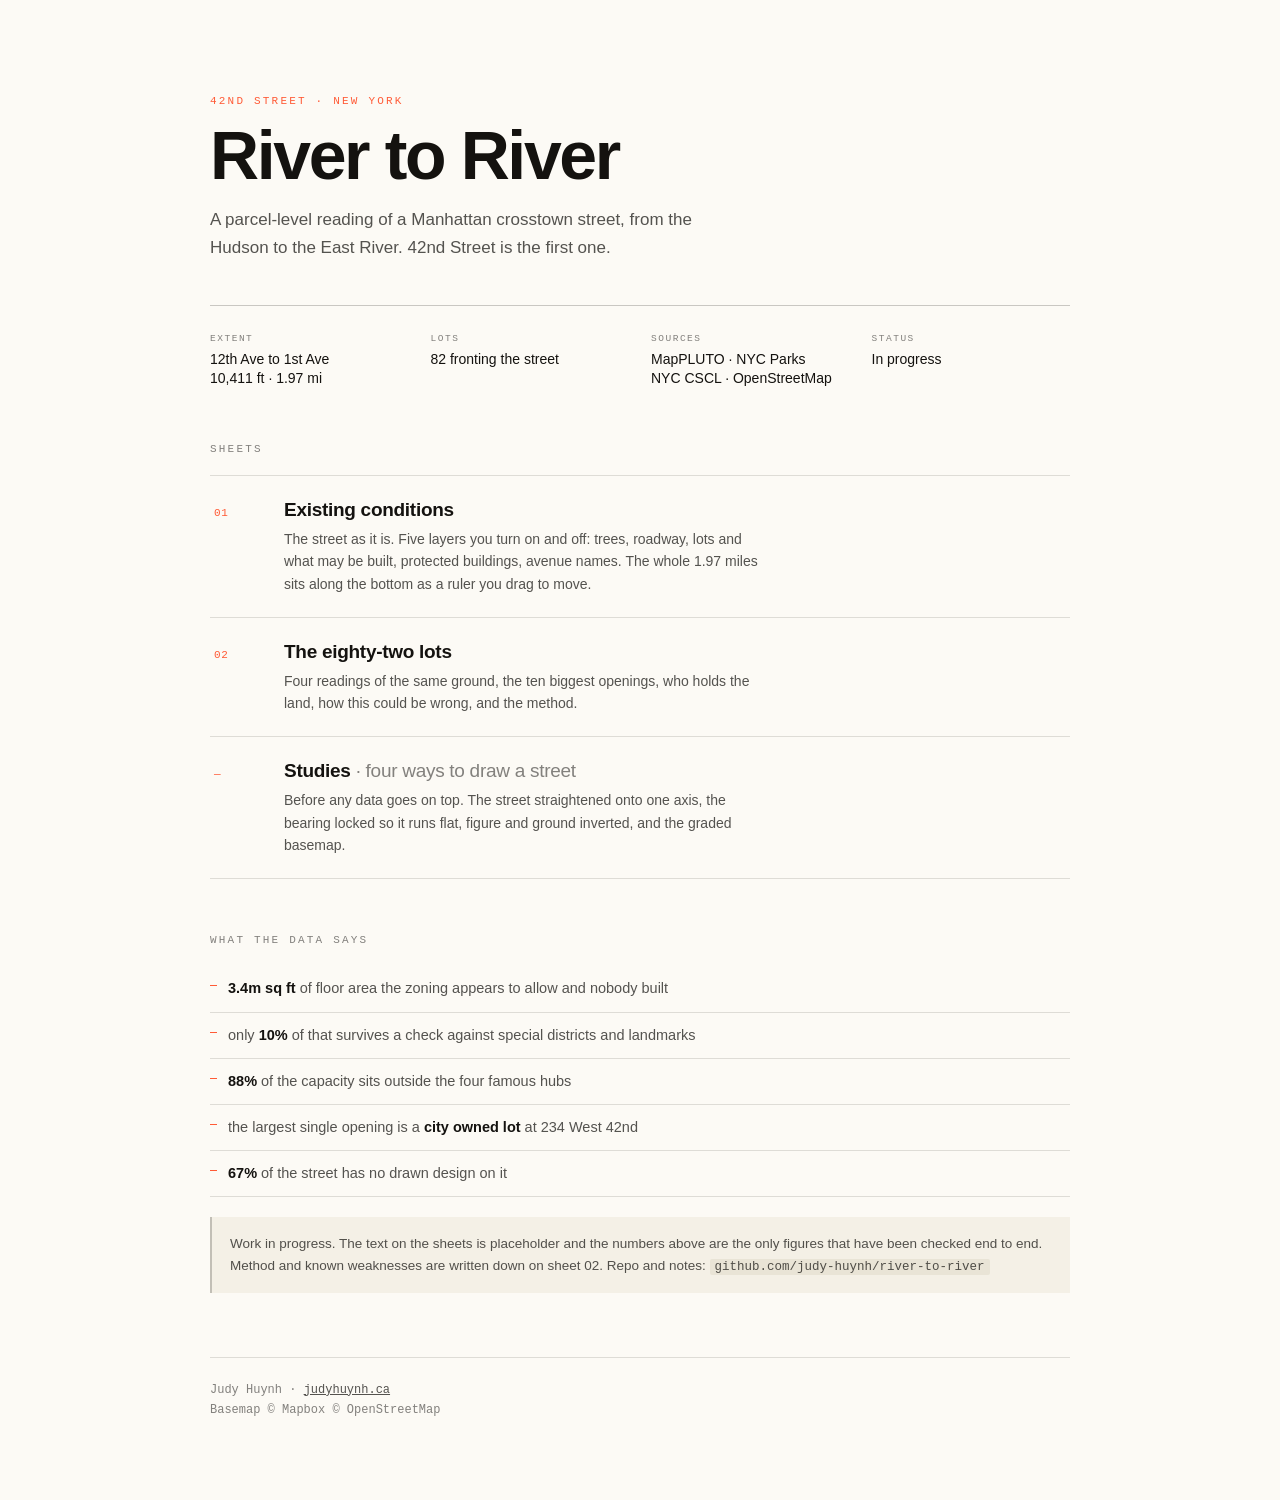
==== index.html @ 862b628b "Add a contents page at the root so the sheets are reachable when published" ====
<!doctype html>
<html lang="en">
<head>
<meta charset="utf-8">
<meta name="viewport" content="width=device-width,initial-scale=1">
<title>River to River</title>
<meta name="description" content="A parcel-level reading of a Manhattan crosstown street, river to river. 42nd Street is the first one.">
<style>
:root{
  --paper:#FCFAF5; --paper-2:#F4F0E6; --paper-3:#E9E4D6;
  --ink:#14120F; --ink-70:rgba(20,18,15,.72); --ink-50:rgba(20,18,15,.52);
  --hair:rgba(20,18,15,.13); --hair-2:rgba(20,18,15,.22);
  --alarm:#FF5A36; --leaf:#2E9E4F;
  --sans:"Helvetica Neue",Inter,Arial,sans-serif;
  --mono:ui-monospace,"SF Mono",SFMono-Regular,Menlo,monospace;
}
*{box-sizing:border-box}
html,body{margin:0}
body{background:var(--paper);color:var(--ink);font:400 15px/1.6 var(--sans);
  -webkit-font-smoothing:antialiased;padding:0 16px}
.wrap{max-width:860px;margin:0 auto;padding:clamp(48px,9vw,96px) 0 80px}

.kicker{font:500 11px/1 var(--mono);letter-spacing:.2em;text-transform:uppercase;color:var(--alarm)}
h1{font:600 clamp(40px,8vw,68px)/1.02 var(--sans);letter-spacing:-.035em;margin:14px 0 0}
.sub{font-size:17px;color:var(--ink-70);max-width:52ch;margin:16px 0 0}

.rule{height:1px;background:var(--hair-2);margin:44px 0 0}

.meta{display:grid;grid-template-columns:repeat(auto-fit,minmax(150px,1fr));gap:22px;margin-top:28px}
.meta dt{font:500 9.5px/1 var(--mono);letter-spacing:.16em;text-transform:uppercase;color:var(--ink-50)}
.meta dd{margin:7px 0 0;font:500 14px/1.35 var(--sans)}

h2{font:500 11px/1 var(--mono);letter-spacing:.2em;text-transform:uppercase;color:var(--ink-50);
  margin:56px 0 0}

.sheets{list-style:none;padding:0;margin:20px 0 0;border-top:1px solid var(--hair)}
.sheets li{border-bottom:1px solid var(--hair)}
.sheets a{display:grid;grid-template-columns:52px 1fr;gap:18px;align-items:baseline;
  padding:22px 4px;text-decoration:none;color:inherit;transition:background .12s}
.sheets a:hover,.sheets a:focus-visible{background:var(--paper-2);outline:none}
.no{font:500 11px/1.4 var(--mono);color:var(--alarm);letter-spacing:.06em}
.name{font:600 19px/1.25 var(--sans);letter-spacing:-.015em}
.name span{color:var(--ink-50);font-weight:400}
.desc{margin:6px 0 0;font-size:14px;color:var(--ink-70);max-width:62ch}

.findings{list-style:none;padding:0;margin:20px 0 0}
.findings li{padding:11px 0 11px 18px;border-bottom:1px solid var(--hair);position:relative;
  font-size:14.5px;color:var(--ink-70)}
.findings li::before{content:"";position:absolute;left:0;top:19px;width:7px;height:1px;background:var(--alarm)}
.findings b{color:var(--ink);font-weight:600}

.note{margin-top:20px;padding:16px 18px;background:var(--paper-2);
  border-left:2px solid var(--hair-2);font-size:13.5px;color:var(--ink-70)}
.note code{font:400 12.5px var(--mono);background:var(--paper-3);padding:1px 5px;border-radius:2px}

footer{margin-top:64px;padding-top:22px;border-top:1px solid var(--hair);
  font:400 12px/1.7 var(--mono);color:var(--ink-50)}
footer a{color:var(--ink-70)}

@media (max-width:560px){
  .sheets a{grid-template-columns:1fr;gap:6px}
  .no{letter-spacing:.14em}
}
</style>
</head>
<body>
<div class="wrap">

  <header>
    <div class="kicker">42nd Street &middot; New York</div>
    <h1>River to River</h1>
    <p class="sub">A parcel-level reading of a Manhattan crosstown street, from the Hudson to the
      East River. 42nd Street is the first one.</p>

    <div class="rule"></div>
    <dl class="meta">
      <div><dt>Extent</dt><dd>12th Ave to 1st Ave<br>10,411 ft &middot; 1.97 mi</dd></div>
      <div><dt>Lots</dt><dd>82 fronting the street</dd></div>
      <div><dt>Sources</dt><dd>MapPLUTO &middot; NYC Parks<br>NYC CSCL &middot; OpenStreetMap</dd></div>
      <div><dt>Status</dt><dd>In progress</dd></div>
    </dl>
  </header>

  <h2>Sheets</h2>
  <ul class="sheets">
    <li><a href="plan/">
      <div class="no">01</div>
      <div>
        <div class="name">Existing conditions</div>
        <p class="desc">The street as it is. Five layers you turn on and off: trees, roadway, lots
          and what may be built, protected buildings, avenue names. The whole 1.97 miles sits along
          the bottom as a ruler you drag to move.</p>
      </div></a></li>
    <li><a href="analysis/">
      <div class="no">02</div>
      <div>
        <div class="name">The eighty-two lots</div>
        <p class="desc">Four readings of the same ground, the ten biggest openings, who holds the
          land, how this could be wrong, and the method.</p>
      </div></a></li>
    <li><a href="studies/A-unrolled.html">
      <div class="no">&mdash;</div>
      <div>
        <div class="name">Studies <span>&middot; four ways to draw a street</span></div>
        <p class="desc">Before any data goes on top. The street straightened onto one axis, the
          bearing locked so it runs flat, figure and ground inverted, and the graded basemap.</p>
      </div></a></li>
  </ul>

  <h2>What the data says</h2>
  <ul class="findings">
    <li><b>3.4m sq ft</b> of floor area the zoning appears to allow and nobody built</li>
    <li>only <b>10%</b> of that survives a check against special districts and landmarks</li>
    <li><b>88%</b> of the capacity sits outside the four famous hubs</li>
    <li>the largest single opening is a <b>city owned lot</b> at 234 West 42nd</li>
    <li><b>67%</b> of the street has no drawn design on it</li>
  </ul>

  <div class="note">
    Work in progress. The text on the sheets is placeholder and the numbers above are the only
    figures that have been checked end to end. Method and known weaknesses are written down on
    sheet 02. Repo and notes: <code>github.com/judy-huynh/river-to-river</code>
  </div>

  <footer>
    Judy Huynh &middot; <a href="https://judyhuynh.ca">judyhuynh.ca</a><br>
    Basemap &copy; Mapbox &copy; OpenStreetMap
  </footer>

</div>
</body>
</html>
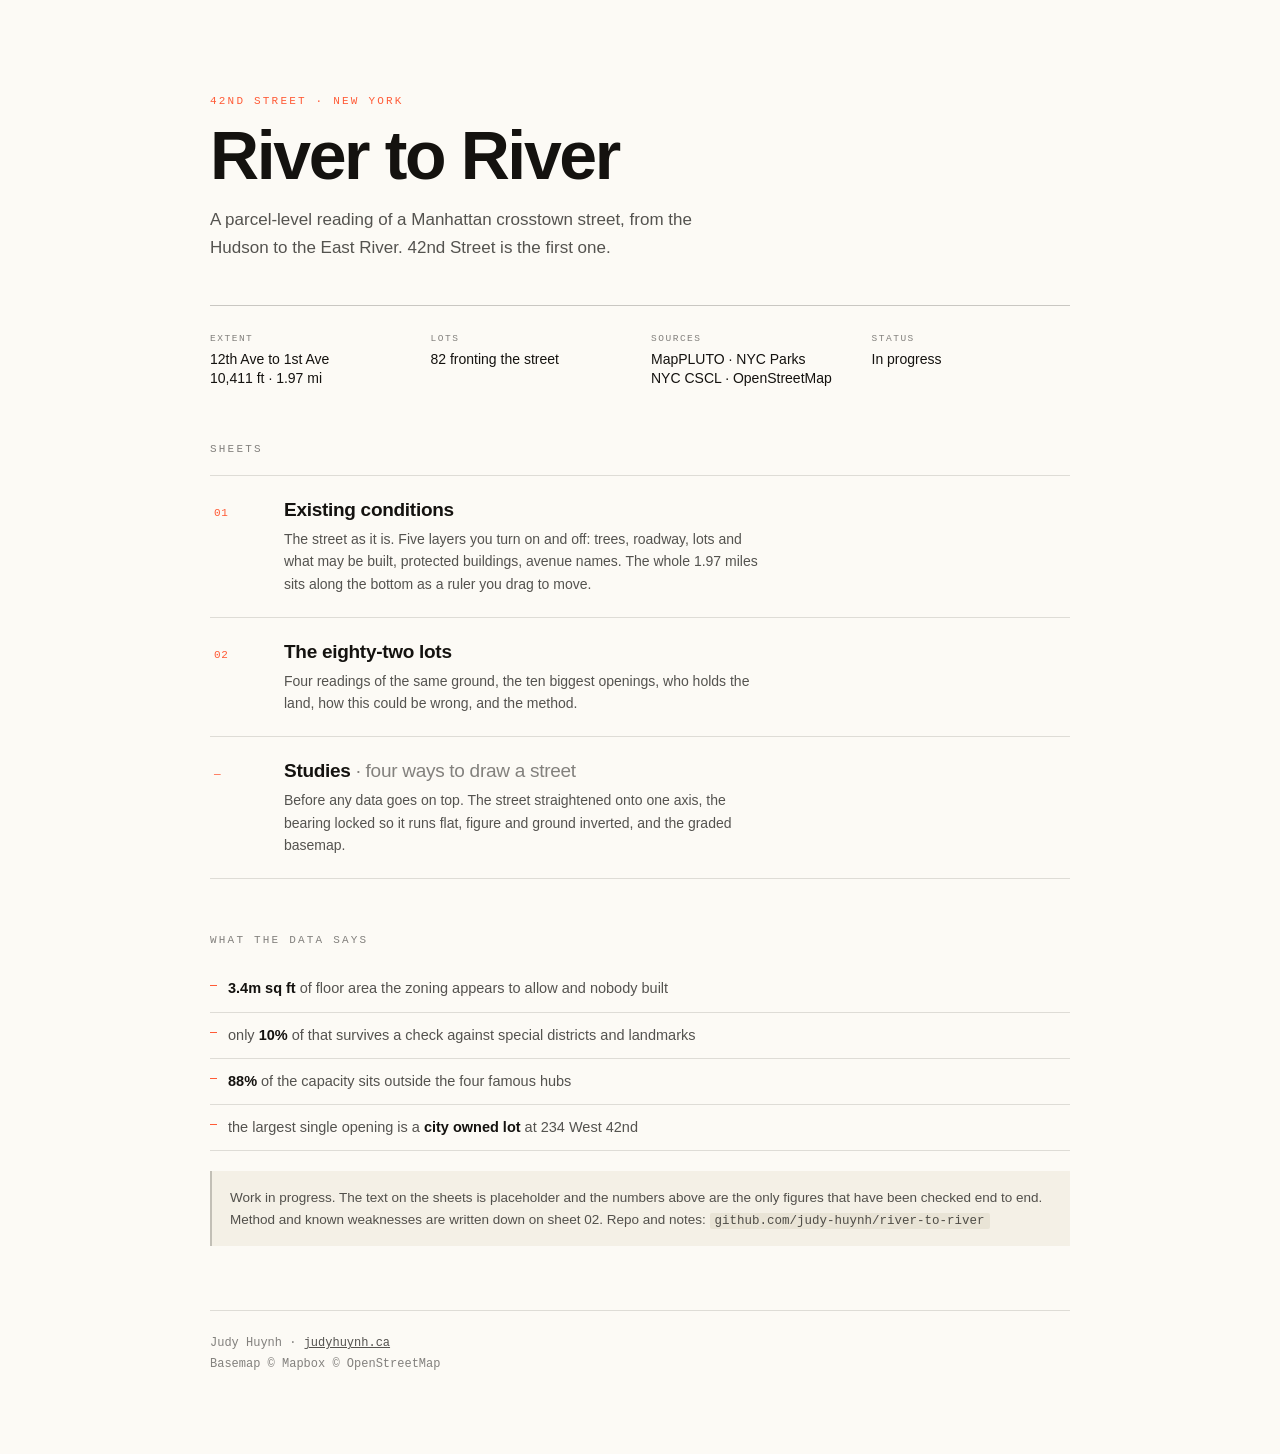
==== commit 49a2c001: "Phase 0: make the live site safe to send Audit findings wf_d32ff8e6-a66, plus the decisions Judy loc" ====
--- a/index.html
+++ b/index.html
@@ -113,7 +113,6 @@
     <li>only <b>10%</b> of that survives a check against special districts and landmarks</li>
     <li><b>88%</b> of the capacity sits outside the four famous hubs</li>
     <li>the largest single opening is a <b>city owned lot</b> at 234 West 42nd</li>
-    <li><b>67%</b> of the street has no drawn design on it</li>
   </ul>
 
   <div class="note">
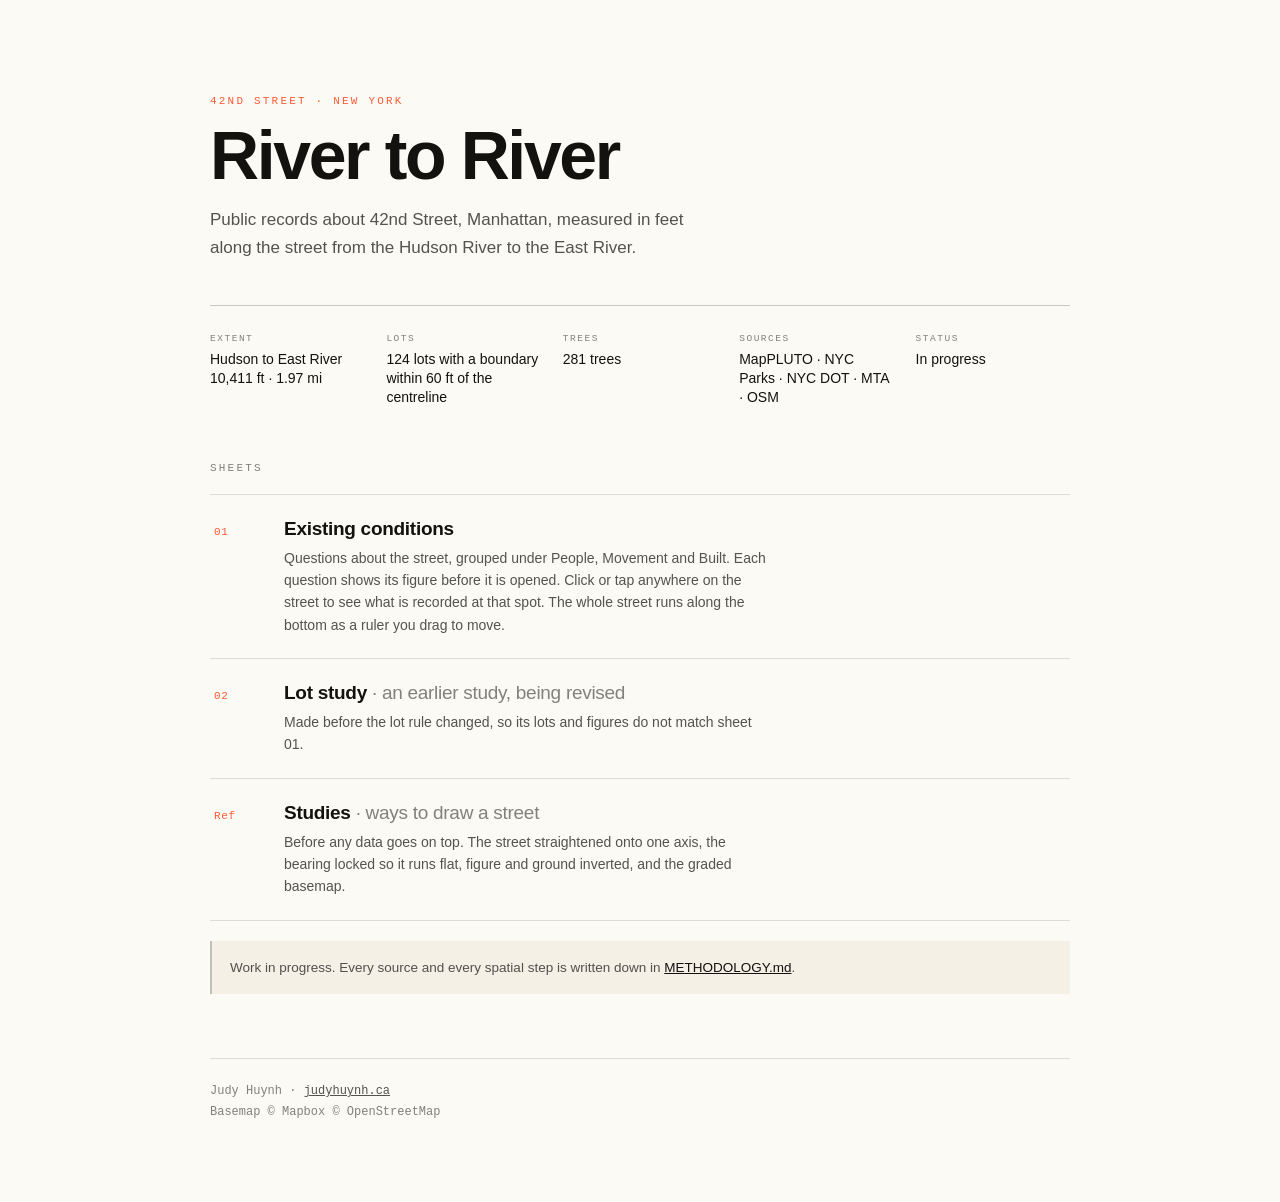
==== commit 37611b96: "JFTW-58: Print sheet holds up when the map fails to load, and the landing page reads its figures fro" ====
--- a/index.html
+++ b/index.html
@@ -4,7 +4,7 @@
 <meta charset="utf-8">
 <meta name="viewport" content="width=device-width,initial-scale=1">
 <title>River to River</title>
-<meta name="description" content="A parcel-level reading of a Manhattan crosstown street, river to river. 42nd Street is the first one.">
+<meta name="description" content="Public records about 42nd Street, Manhattan, measured in feet along the street from the Hudson River to the East River.">
 <style>
 :root{
   --paper:#FCFAF5; --paper-2:#F4F0E6; --paper-3:#E9E4D6;
@@ -43,15 +43,9 @@
 .name span{color:var(--ink-50);font-weight:400}
 .desc{margin:6px 0 0;font-size:14px;color:var(--ink-70);max-width:62ch}
 
-.findings{list-style:none;padding:0;margin:20px 0 0}
-.findings li{padding:11px 0 11px 18px;border-bottom:1px solid var(--hair);position:relative;
-  font-size:14.5px;color:var(--ink-70)}
-.findings li::before{content:"";position:absolute;left:0;top:19px;width:7px;height:1px;background:var(--alarm)}
-.findings b{color:var(--ink);font-weight:600}
-
 .note{margin-top:20px;padding:16px 18px;background:var(--paper-2);
   border-left:2px solid var(--hair-2);font-size:13.5px;color:var(--ink-70)}
-.note code{font:400 12.5px var(--mono);background:var(--paper-3);padding:1px 5px;border-radius:2px}
+.note a{color:var(--ink)}
 
 footer{margin-top:64px;padding-top:22px;border-top:1px solid var(--hair);
   font:400 12px/1.7 var(--mono);color:var(--ink-50)}
@@ -69,14 +63,16 @@
   <header>
     <div class="kicker">42nd Street &middot; New York</div>
     <h1>River to River</h1>
-    <p class="sub">A parcel-level reading of a Manhattan crosstown street, from the Hudson to the
-      East River. 42nd Street is the first one.</p>
+    <p class="sub">Public records about 42nd Street, Manhattan, measured in feet along the street from
+      the Hudson River to the East River.</p>
 
     <div class="rule"></div>
     <dl class="meta">
-      <div><dt>Extent</dt><dd>12th Ave to 1st Ave<br>10,411 ft &middot; 1.97 mi</dd></div>
-      <div><dt>Lots</dt><dd>82 fronting the street</dd></div>
-      <div><dt>Sources</dt><dd>MapPLUTO &middot; NYC Parks<br>NYC CSCL &middot; OpenStreetMap</dd></div>
+      <!-- every figure here is filled from plan/data.js by the script at the foot, the same file the sheet reads -->
+      <div><dt>Extent</dt><dd>Hudson to East River<br><span id="metaExtent"></span></dd></div>
+      <div><dt>Lots</dt><dd id="metaLots"></dd></div>
+      <div><dt>Trees</dt><dd id="metaTrees"></dd></div>
+      <div><dt>Sources</dt><dd>MapPLUTO &middot; NYC Parks &middot; NYC DOT &middot; MTA &middot; OSM</dd></div>
       <div><dt>Status</dt><dd>In progress</dd></div>
     </dl>
   </header>
@@ -87,38 +83,30 @@
       <div class="no">01</div>
       <div>
         <div class="name">Existing conditions</div>
-        <p class="desc">The street as it is. Five layers you turn on and off: trees, roadway, lots
-          and what may be built, protected buildings, avenue names. The whole 1.97 miles sits along
-          the bottom as a ruler you drag to move.</p>
+        <p class="desc">Questions about the street, grouped under People, Movement and Built. Each
+          question shows its figure before it is opened. Click or tap anywhere on the street to see
+          what is recorded at that spot. The whole street runs along the bottom as a ruler you drag
+          to move.</p>
       </div></a></li>
     <li><a href="analysis/">
       <div class="no">02</div>
       <div>
-        <div class="name">The eighty-two lots</div>
-        <p class="desc">Four readings of the same ground, the ten biggest openings, who holds the
-          land, how this could be wrong, and the method.</p>
+        <div class="name">Lot study <span>&middot; an earlier study, being revised</span></div>
+        <p class="desc">Made before the lot rule changed, so its lots and figures do not match
+          sheet 01.</p>
       </div></a></li>
     <li><a href="studies/A-unrolled.html">
-      <div class="no">&mdash;</div>
+      <div class="no">Ref</div>
       <div>
-        <div class="name">Studies <span>&middot; four ways to draw a street</span></div>
+        <div class="name">Studies <span>&middot; ways to draw a street</span></div>
         <p class="desc">Before any data goes on top. The street straightened onto one axis, the
           bearing locked so it runs flat, figure and ground inverted, and the graded basemap.</p>
       </div></a></li>
   </ul>
 
-  <h2>What the data says</h2>
-  <ul class="findings">
-    <li><b>3.4m sq ft</b> of floor area the zoning appears to allow and nobody built</li>
-    <li>only <b>10%</b> of that survives a check against special districts and landmarks</li>
-    <li><b>88%</b> of the capacity sits outside the four famous hubs</li>
-    <li>the largest single opening is a <b>city owned lot</b> at 234 West 42nd</li>
-  </ul>
-
   <div class="note">
-    Work in progress. The text on the sheets is placeholder and the numbers above are the only
-    figures that have been checked end to end. Method and known weaknesses are written down on
-    sheet 02. Repo and notes: <code>github.com/judy-huynh/river-to-river</code>
+    Work in progress. Every source and every spatial step is written down in
+    <a href="https://github.com/judy-huynh/river-to-river/blob/main/METHODOLOGY.md">METHODOLOGY.md</a>.
   </div>
 
   <footer>
@@ -127,5 +115,18 @@
   </footer>
 
 </div>
+
+<script src="plan/data.js"></script>
+<script>
+/* the same counts the sheet shows, from the same file. if it did not arrive, the page says so. */
+(()=>{ const set=(id,t)=>{ document.getElementById(id).textContent=t; };
+  const LINE=window.LINE42, LOTS=window.LOTS_POLY, TREES=window.TREES, META=window.LOTS_META;
+  if(!LINE||!LOTS||!TREES){ ['metaExtent','metaLots','metaTrees'].forEach(id=>set(id,'data did not load')); return; }
+  const LEN=LINE[LINE.length-1][0], commas=n=>Math.round(n).toLocaleString('en-US');
+  set('metaExtent',`${commas(LEN)} ft \u00b7 ${(LEN/5280).toFixed(2)} mi`);
+  set('metaLots',`${LOTS.features.length} lots`+(META?` with a boundary within ${META.front_ft} ft of the centreline`:''));
+  set('metaTrees',`${TREES.length} trees`);
+})();
+</script>
 </body>
 </html>
